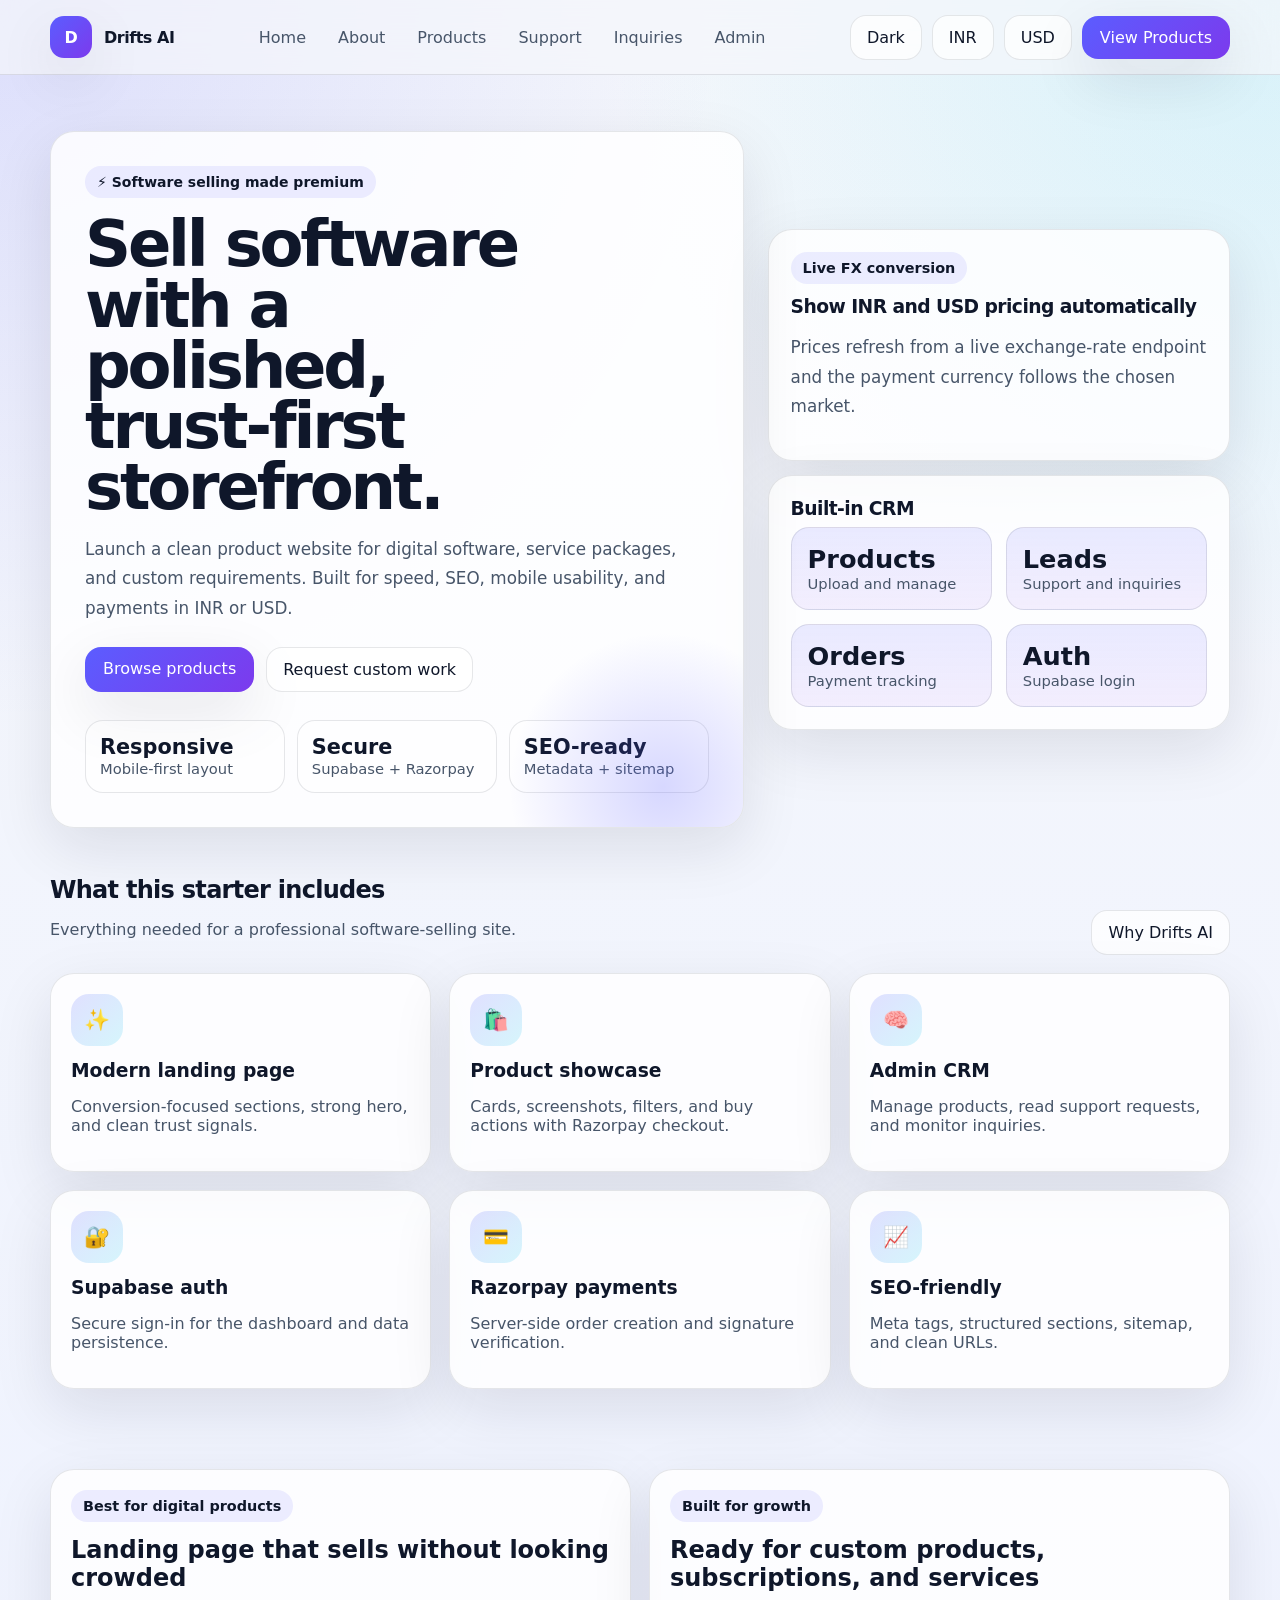
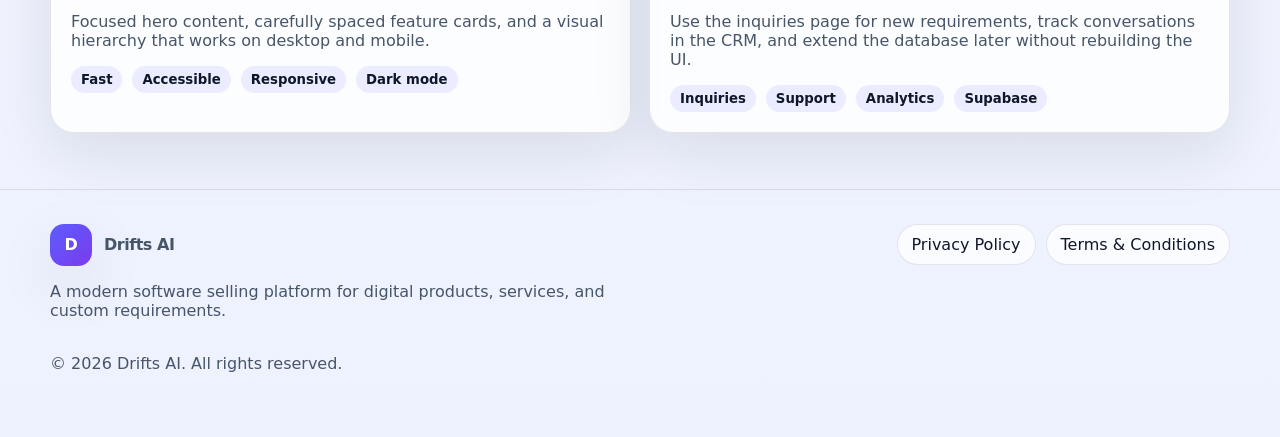
==== index.html @ 13957fce "first commit" ====
<!doctype html>
<html lang="en">
<head>
  <title>Drifts AI — Modern Software Marketplace</title>
  <meta charset="utf-8">
<meta name="viewport" content="width=device-width, initial-scale=1">
<meta name="description" content="Drifts AI is a modern, responsive software selling platform with dark/light mode, Supabase auth, Razorpay checkout, and SEO-ready pages.">
<meta name="theme-color" content="#5b5dff">
<link rel="canonical" href="https://driftsai.com/index.html">
<meta property="og:type" content="website">
<meta property="og:title" content="Drifts AI — Modern Software Marketplace">
<meta property="og:description" content="Drifts AI is a modern, responsive software selling platform with dark/light mode, Supabase auth, Razorpay checkout, and SEO-ready pages.">
<meta property="og:url" content="https://driftsai.com/index.html">
<meta property="og:image" content="https://driftsai.com/og-image.png">
<meta name="twitter:card" content="summary_large_image">
<meta name="twitter:title" content="Drifts AI — Modern Software Marketplace">
<meta name="twitter:description" content="Drifts AI is a modern, responsive software selling platform with dark/light mode, Supabase auth, Razorpay checkout, and SEO-ready pages.">
<link rel="icon" href="/favicon.svg">
<link rel="manifest" href="/manifest.json">
<link rel="stylesheet" href="/assets/css/styles.css">


</head>
<body>

<header class="site-header">
  <div class="container">
    <nav class="nav">
      <a class="brand" href="/index.html" aria-label="Drifts AI home">
        <span class="brand-mark">D</span>
        <span>Drifts AI</span>
      </a>
      <button class="btn-outline nav-toggle" data-menu-toggle aria-expanded="false">Menu</button>
      <div class="nav-links" data-menu>
        <a data-nav href="/index.html">Home</a>
        <a data-nav href="/about.html">About</a>
        <a data-nav href="/products.html">Products</a>
        <a data-nav href="/support.html">Support</a>
        <a data-nav href="/inquiries.html">Inquiries</a>
        <a data-nav href="/admin.html">Admin</a>
      </div>
      <div class="nav-actions">
        <button class="toggle" data-theme-toggle type="button">Dark</button>
        <button class="btn-outline" data-currency="INR" type="button">INR</button>
        <button class="btn-outline" data-currency="USD" type="button">USD</button>
        <a class="btn" href="/products.html">View Products</a>
      </div>
    </nav>
  </div>
</header>

  <main>

    <section class="hero">
      <div class="container hero-grid">
        <div class="hero-card">
          <span class="kicker">⚡ Software selling made premium</span>
          <h1>Sell software with a polished, trust-first storefront.</h1>
          <p>Launch a clean product website for digital software, service packages, and custom requirements. Built for speed, SEO, mobile usability, and payments in INR or USD.</p>
          <div class="hero-actions">
            <a class="btn" href="/products.html">Browse products</a>
            <a class="btn-outline" href="/inquiries.html">Request custom work</a>
          </div>
          <div class="hero-stats">
            <div class="stat"><strong>Responsive</strong><span>Mobile-first layout</span></div>
            <div class="stat"><strong>Secure</strong><span>Supabase + Razorpay</span></div>
            <div class="stat"><strong>SEO-ready</strong><span>Metadata + sitemap</span></div>
          </div>
        </div>
        <div class="hero-side">
          <div class="panel">
            <span class="badge">Live FX conversion</span>
            <h3 style="margin-top:12px;">Show INR and USD pricing automatically</h3>
            <p>Prices refresh from a live exchange-rate endpoint and the payment currency follows the chosen market.</p>
          </div>
          <div class="panel">
            <h3>Built-in CRM</h3>
            <div class="metrics">
              <div class="metric"><strong>Products</strong><span>Upload and manage</span></div>
              <div class="metric"><strong>Leads</strong><span>Support and inquiries</span></div>
              <div class="metric"><strong>Orders</strong><span>Payment tracking</span></div>
              <div class="metric"><strong>Auth</strong><span>Supabase login</span></div>
            </div>
          </div>
        </div>
      </div>
    </section>

    <section class="section">
      <div class="container">
        <div class="section-title">
          <div>
            <h2>What this starter includes</h2>
            <p>Everything needed for a professional software-selling site.</p>
          </div>
          <a class="btn-outline" href="/about.html">Why Drifts AI</a>
        </div>
        <div class="grid grid-3">
          <div class="card"><div class="feature-icon">✨</div><h3>Modern landing page</h3><p>Conversion-focused sections, strong hero, and clean trust signals.</p></div>
          <div class="card"><div class="feature-icon">🛍️</div><h3>Product showcase</h3><p>Cards, screenshots, filters, and buy actions with Razorpay checkout.</p></div>
          <div class="card"><div class="feature-icon">🧠</div><h3>Admin CRM</h3><p>Manage products, read support requests, and monitor inquiries.</p></div>
          <div class="card"><div class="feature-icon">🔐</div><h3>Supabase auth</h3><p>Secure sign-in for the dashboard and data persistence.</p></div>
          <div class="card"><div class="feature-icon">💳</div><h3>Razorpay payments</h3><p>Server-side order creation and signature verification.</p></div>
          <div class="card"><div class="feature-icon">📈</div><h3>SEO-friendly</h3><p>Meta tags, structured sections, sitemap, and clean URLs.</p></div>
        </div>
      </div>
    </section>

    <section class="section">
      <div class="container grid grid-2">
        <div class="card">
          <span class="badge">Best for digital products</span>
          <h2 style="margin-top:14px;">Landing page that sells without looking crowded</h2>
          <p>Focused hero content, carefully spaced feature cards, and a visual hierarchy that works on desktop and mobile.</p>
          <div class="badges">
            <span class="pill">Fast</span><span class="pill">Accessible</span><span class="pill">Responsive</span><span class="pill">Dark mode</span>
          </div>
        </div>
        <div class="card">
          <span class="badge">Built for growth</span>
          <h2 style="margin-top:14px;">Ready for custom products, subscriptions, and services</h2>
          <p>Use the inquiries page for new requirements, track conversations in the CRM, and extend the database later without rebuilding the UI.</p>
          <div class="badges">
            <span class="pill">Inquiries</span><span class="pill">Support</span><span class="pill">Analytics</span><span class="pill">Supabase</span>
          </div>
        </div>
      </div>
    </section>

  </main>

<footer class="footer">
  <div class="container">
    <div class="grid grid-2">
      <div>
        <div class="brand" style="margin-bottom:12px;">
          <span class="brand-mark">D</span>
          <span>Drifts AI</span>
        </div>
        <p class="muted">A modern software selling platform for digital products, services, and custom requirements.</p>
      </div>
      <div class="badges" style="justify-content:flex-end; align-items:start;">
        <a class="chip" href="/privacy.html">Privacy Policy</a>
        <a class="chip" href="/terms.html">Terms & Conditions</a>
      </div>
    </div>
    <p style="margin-top:18px;">© 2026 Drifts AI. All rights reserved.</p>
  </div>
</footer>


  <script type="module">
    import { setActiveNav, initThemeToggle, initMobileMenu, currencyButtons, setSeoMeta } from '/assets/js/shared.js';
    setActiveNav(); initThemeToggle(); initMobileMenu(); currencyButtons();
    setSeoMeta({ title: 'Drifts AI — Modern Software Marketplace', description: 'Drifts AI is a modern, responsive software selling platform with dark/light mode, Supabase auth, Razorpay checkout, and SEO-ready pages.', path: '/index.html' });
  </script>

</body>
</html>
---- assets/css/styles.css ----
:root {
  --bg: #f5f7fb;
  --bg-soft: #eef2ff;
  --card: rgba(255,255,255,.82);
  --text: #0f172a;
  --muted: #475569;
  --border: rgba(15, 23, 42, .10);
  --brand: #5b5dff;
  --brand-2: #7c3aed;
  --brand-3: #06b6d4;
  --shadow: 0 20px 60px rgba(15, 23, 42, .10);
  --radius: 24px;
}

body.dark {
  --bg: #07111f;
  --bg-soft: #0d1629;
  --card: rgba(10, 16, 31, .82);
  --text: #e5eefc;
  --muted: #94a3b8;
  --border: rgba(148, 163, 184, .15);
  --brand: #8b8dff;
  --brand-2: #a855f7;
  --brand-3: #22d3ee;
  --shadow: 0 20px 60px rgba(0, 0, 0, .35);
}

* { box-sizing: border-box; }
html { scroll-behavior: smooth; }
body {
  margin: 0;
  font-family: Inter, ui-sans-serif, system-ui, -apple-system, BlinkMacSystemFont, "Segoe UI", sans-serif;
  color: var(--text);
  background:
    radial-gradient(circle at top left, rgba(91, 93, 255, .16), transparent 30%),
    radial-gradient(circle at top right, rgba(34, 211, 238, .14), transparent 28%),
    linear-gradient(180deg, var(--bg), var(--bg-soft));
  min-height: 100vh;
}
img { max-width: 100%; display: block; }
a { color: inherit; text-decoration: none; }
button, input, select, textarea { font: inherit; }
.container { width: min(1180px, calc(100% - 32px)); margin: 0 auto; }
.site-header {
  position: sticky; top: 0; z-index: 50;
  backdrop-filter: blur(18px);
  background: color-mix(in srgb, var(--bg) 70%, transparent);
  border-bottom: 1px solid var(--border);
}
.nav { display: flex; align-items: center; justify-content: space-between; gap: 16px; min-height: 74px; }
.brand { display: flex; align-items: center; gap: 12px; font-weight: 800; letter-spacing: -.03em; }
.brand-mark {
  width: 42px; height: 42px; border-radius: 14px;
  background: linear-gradient(135deg, var(--brand), var(--brand-2));
  display: grid; place-items: center; color: white; box-shadow: var(--shadow);
}
.nav-links { display: flex; align-items: center; gap: 4px; flex-wrap: wrap; }
.nav-links a { padding: 10px 14px; border-radius: 14px; color: var(--muted); transition: .2s ease; }
.nav-links a.active, .nav-links a:hover { background: rgba(91, 93, 255, .10); color: var(--text); }
.nav-actions { display: flex; align-items: center; gap: 10px; }
.btn, .btn-outline, .chip, .toggle, .nav-toggle {
  border: 0; cursor: pointer; transition: transform .2s ease, background .2s ease, border-color .2s ease, opacity .2s ease;
}
.btn:hover, .btn-outline:hover, .chip:hover { transform: translateY(-1px); }
.btn {
  background: linear-gradient(135deg, var(--brand), var(--brand-2)); color: white;
  border-radius: 16px; padding: 12px 18px; box-shadow: var(--shadow);
}
.btn-outline, .toggle, .chip {
  background: color-mix(in srgb, var(--card) 90%, transparent);
  color: var(--text); border: 1px solid var(--border); border-radius: 16px; padding: 12px 16px;
}
.chip { border-radius: 999px; padding: 10px 14px; }
.chip.active { background: rgba(91,93,255,.14); border-color: rgba(91,93,255,.28); }
.toggle { display: inline-flex; align-items: center; gap: 8px; }
.nav-toggle { display: none; }
.hero { padding: 56px 0 24px; }
.hero-grid { display: grid; grid-template-columns: 1.2fr .8fr; gap: 24px; align-items: center; }
.hero-card, .panel, .card {
  background: var(--card); border: 1px solid var(--border); border-radius: var(--radius); box-shadow: var(--shadow);
}
.hero-card { padding: 34px; overflow: hidden; position: relative; }
.hero-card::after {
  content: ""; position: absolute; inset: auto -80px -120px auto; width: 320px; height: 320px;
  background: radial-gradient(circle, rgba(91,93,255,.24), transparent 68%); pointer-events: none;
}
.kicker {
  display: inline-flex; gap: 8px; align-items: center; padding: 8px 12px; border-radius: 999px;
  background: rgba(91,93,255,.10); color: var(--text); font-size: 14px; font-weight: 600;
}
.hero h1 { font-size: clamp(2.3rem, 5vw, 4.9rem); line-height: .95; letter-spacing: -.05em; margin: 16px 0 14px; max-width: 11ch; }
.hero p { color: var(--muted); font-size: 1.05rem; line-height: 1.75; max-width: 62ch; }
.hero-actions { display: flex; gap: 12px; flex-wrap: wrap; margin-top: 24px; }
.hero-stats { display: grid; grid-template-columns: repeat(3,1fr); gap: 12px; margin-top: 28px; }
.stat { background: rgba(255,255,255,.40); border: 1px solid var(--border); border-radius: 18px; padding: 14px; }
.stat strong { display: block; font-size: 1.3rem; }
.stat span { color: var(--muted); font-size: .92rem; }
.hero-side { display: grid; gap: 14px; }
.panel { padding: 22px; }
.panel h3, .section-title h2 { margin: 0 0 8px; letter-spacing: -.03em; }
.panel p, .card p, .section-title p, .muted { color: var(--muted); }
.metrics { display: grid; grid-template-columns: repeat(2,1fr); gap: 14px; }
.metric { padding: 16px; border-radius: 18px; background: linear-gradient(180deg, rgba(91,93,255,.12), rgba(124,58,237,.08)); border: 1px solid var(--border); }
.metric strong { font-size: 1.6rem; display: block; }
.metric span { color: var(--muted); font-size: .92rem; }
.section { padding: 24px 0 56px; }
.section-title { display: flex; justify-content: space-between; gap: 18px; align-items: end; margin-bottom: 18px; }
.grid { display: grid; gap: 18px; }
.grid-3 { grid-template-columns: repeat(3, minmax(0,1fr)); }
.grid-4 { grid-template-columns: repeat(4, minmax(0,1fr)); }
.grid-2 { grid-template-columns: repeat(2, minmax(0,1fr)); }
.card { padding: 20px; overflow: hidden; }
.feature-icon {
  width: 52px; height: 52px; border-radius: 18px; background: linear-gradient(135deg, rgba(91,93,255,.18), rgba(34,211,238,.18));
  display: grid; place-items: center; font-size: 1.3rem; margin-bottom: 14px;
}
.card h3 { margin: 0 0 10px; }
.badges { display: flex; flex-wrap: wrap; gap: 10px; }
.price { font-size: 2rem; font-weight: 800; letter-spacing: -.04em; }
.price small { font-size: 1rem; color: var(--muted); font-weight: 600; }
.product-media { border-radius: 18px; overflow: hidden; border: 1px solid var(--border); background: rgba(255,255,255,.4); aspect-ratio: 16/10; }
.product-media img { width: 100%; height: 100%; object-fit: cover; }
.product-gallery { display: flex; gap: 8px; overflow: auto; margin-top: 10px; padding-bottom: 4px; }
.product-gallery img { width: 78px; height: 52px; object-fit: cover; border-radius: 12px; border: 1px solid var(--border); }
.form { display: grid; gap: 14px; }
.field { display: grid; gap: 8px; }
label { font-size: .95rem; font-weight: 600; }
input, select, textarea {
  width: 100%; background: color-mix(in srgb, var(--card) 85%, transparent); color: var(--text);
  border: 1px solid var(--border); border-radius: 16px; padding: 14px 16px; outline: none;
}
textarea { min-height: 140px; resize: vertical; }
input:focus, select:focus, textarea:focus { border-color: rgba(91,93,255,.55); box-shadow: 0 0 0 4px rgba(91,93,255,.10); }
.inline { display: grid; grid-template-columns: repeat(2, minmax(0,1fr)); gap: 12px; }
.helper { font-size: .92rem; color: var(--muted); line-height: 1.6; }
.badge {
  display: inline-flex; align-items: center; gap: 8px; padding: 8px 12px; border-radius: 999px;
  background: rgba(91,93,255,.10); color: var(--text); font-weight: 600; font-size: .90rem;
}
.footer { padding: 34px 0 48px; color: var(--muted); border-top: 1px solid var(--border); }
.toast {
  position: fixed; right: 18px; bottom: 18px; padding: 14px 16px; border-radius: 16px;
  background: var(--card); border: 1px solid var(--border); box-shadow: var(--shadow);
  opacity: 0; transform: translateY(14px); transition: .22s ease; z-index: 100;
}
.toast.show { opacity: 1; transform: translateY(0); }
.toast.success { border-color: rgba(34,197,94,.35); }
.toast.error { border-color: rgba(239,68,68,.35); }
.loading { padding: 24px; text-align: center; color: var(--muted); }
.hidden { display: none !important; }
.auth-box { max-width: 560px; margin: 0 auto; }
.admin-layout { display: grid; grid-template-columns: 280px 1fr; gap: 18px; }
.admin-nav { position: sticky; top: 92px; align-self: start; display: grid; gap: 10px; }
.admin-nav button {
  text-align: left; padding: 14px 16px; border-radius: 16px; background: transparent; color: var(--text); border: 1px solid var(--border);
}
.admin-nav button.active { background: rgba(91,93,255,.12); border-color: rgba(91,93,255,.28); }
.table { width: 100%; border-collapse: collapse; }
.table th, .table td { padding: 14px 10px; border-bottom: 1px solid var(--border); text-align: left; vertical-align: top; font-size: .95rem; }
.pill { display: inline-flex; padding: 6px 10px; border-radius: 999px; background: rgba(91,93,255,.10); font-size: .83rem; font-weight: 700; }
@media (max-width: 960px) {
  .hero-grid, .grid-3, .grid-4, .grid-2, .admin-layout { grid-template-columns: 1fr; }
  .section-title, .nav { align-items: start; }
  .nav-links {
    display: none; width: 100%; flex-direction: column; align-items: stretch; margin-top: 10px;
  }
  .nav-links.open { display: flex; }
  .nav { flex-wrap: wrap; padding: 14px 0; }
  .nav-toggle { display: inline-flex; }
  .nav-actions { margin-left: auto; }
  .admin-nav { position: static; }
}
@media (max-width: 640px) {
  .hero-card, .panel, .card { padding: 18px; }
  .hero-stats, .metrics, .inline { grid-template-columns: 1fr; }
  .hero h1 { max-width: 100%; }
  .nav-actions .btn-outline { display: none; }
}
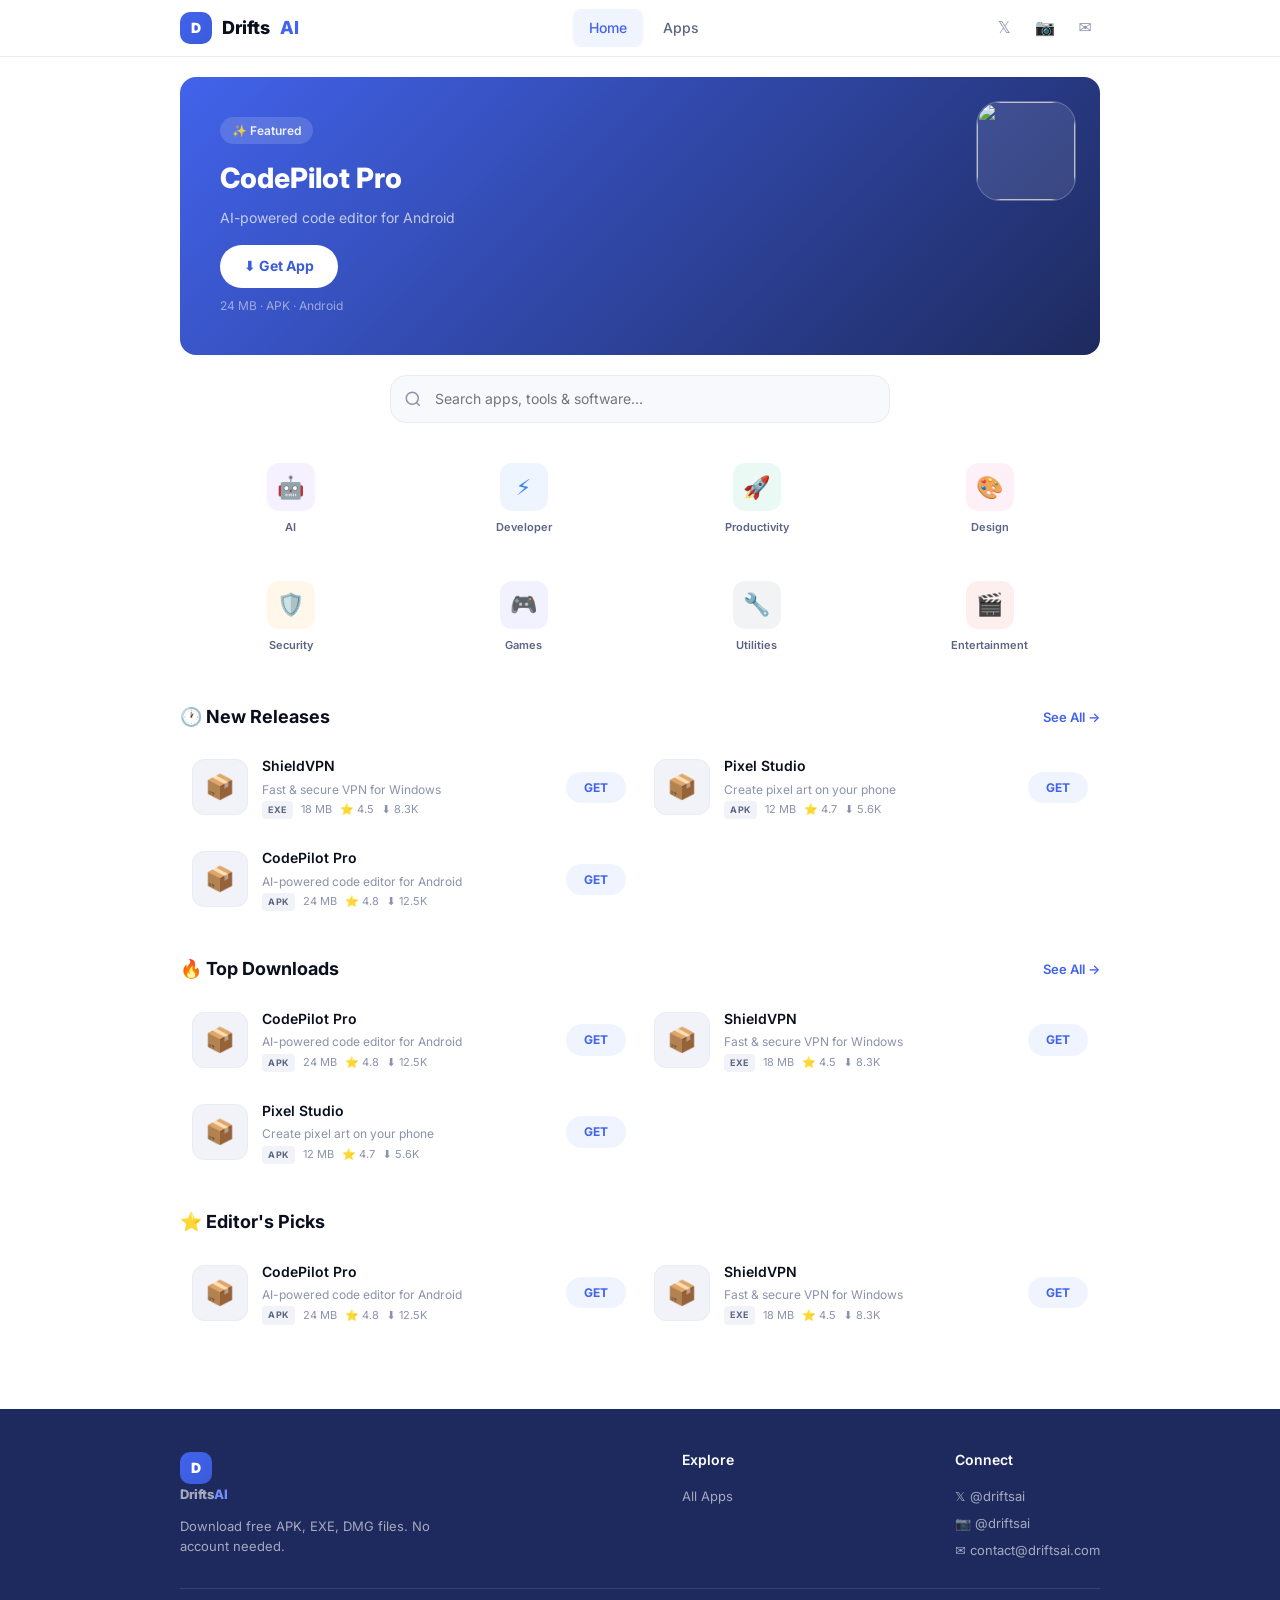
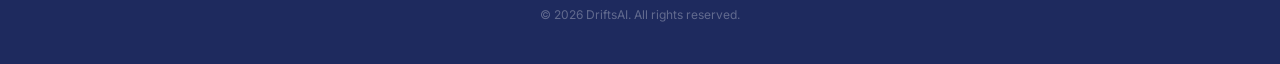
==== commit 06c4ac92: "DriftsAI" ====
--- a/index.html
+++ b/index.html
@@ -1,159 +1,161 @@
-<!doctype html>
+<!DOCTYPE html>
 <html lang="en">
 <head>
-  <title>Drifts AI — Modern Software Marketplace</title>
-  <meta charset="utf-8">
-<meta name="viewport" content="width=device-width, initial-scale=1">
-<meta name="description" content="Drifts AI is a modern, responsive software selling platform with dark/light mode, Supabase auth, Razorpay checkout, and SEO-ready pages.">
-<meta name="theme-color" content="#5b5dff">
-<link rel="canonical" href="https://driftsai.com/index.html">
-<meta property="og:type" content="website">
-<meta property="og:title" content="Drifts AI — Modern Software Marketplace">
-<meta property="og:description" content="Drifts AI is a modern, responsive software selling platform with dark/light mode, Supabase auth, Razorpay checkout, and SEO-ready pages.">
-<meta property="og:url" content="https://driftsai.com/index.html">
-<meta property="og:image" content="https://driftsai.com/og-image.png">
-<meta name="twitter:card" content="summary_large_image">
-<meta name="twitter:title" content="Drifts AI — Modern Software Marketplace">
-<meta name="twitter:description" content="Drifts AI is a modern, responsive software selling platform with dark/light mode, Supabase auth, Razorpay checkout, and SEO-ready pages.">
-<link rel="icon" href="/favicon.svg">
-<link rel="manifest" href="/manifest.json">
-<link rel="stylesheet" href="/assets/css/styles.css">
-
-
+  <meta charset="UTF-8">
+  <meta name="viewport" content="width=device-width,initial-scale=1">
+  <title>DriftsAI — Free Software Downloads</title>
+  <meta name="description" content="Download free APK, EXE, DMG software. No account needed — instant downloads.">
+  <meta property="og:title" content="DriftsAI — Free Software Downloads">
+  <meta property="og:description" content="Download free software. APK, EXE & more.">
+  <meta property="og:type" content="website">
+  <meta name="twitter:card" content="summary_large_image">
+  <link rel="icon" href="data:image/svg+xml,<svg xmlns='http://www.w3.org/2000/svg' viewBox='0 0 48 48'><rect width='48' height='48' rx='12' fill='%234263eb'/><text x='24' y='34' text-anchor='middle' font-weight='900' font-size='28' fill='white'>D</text></svg>">
+  <link href="https://fonts.googleapis.com/css2?family=Inter:wght@400;500;600;700;800;900&display=swap" rel="stylesheet">
+  <link rel="stylesheet" href="style.css">
 </head>
 <body>
+<div class="page">
+  <!-- Nav -->
+  <nav class="nav">
+    <div class="container nav-inner">
+      <a href="index.html" class="nav-logo"><div class="logo-icon">D</div>Drifts<span>AI</span></a>
+      <div class="nav-links">
+        <a href="index.html" class="active">Home</a>
+        <a href="apps.html">Apps</a>
+      </div>
+      <div class="nav-social" id="navSocial"></div>
+      <button class="nav-mobile" onclick="document.getElementById('mobileMenu').classList.toggle('open')">☰</button>
+    </div>
+    <div class="mobile-menu" id="mobileMenu">
+      <a href="index.html">Home</a>
+      <a href="apps.html">Apps</a>
+    </div>
+  </nav>
 
-<header class="site-header">
-  <div class="container">
-    <nav class="nav">
-      <a class="brand" href="/index.html" aria-label="Drifts AI home">
-        <span class="brand-mark">D</span>
-        <span>Drifts AI</span>
-      </a>
-      <button class="btn-outline nav-toggle" data-menu-toggle aria-expanded="false">Menu</button>
-      <div class="nav-links" data-menu>
-        <a data-nav href="/index.html">Home</a>
-        <a data-nav href="/about.html">About</a>
-        <a data-nav href="/products.html">Products</a>
-        <a data-nav href="/support.html">Support</a>
-        <a data-nav href="/inquiries.html">Inquiries</a>
-        <a data-nav href="/admin.html">Admin</a>
+  <main class="main">
+    <div class="container">
+      <!-- Featured Banner -->
+      <div id="heroBanner"></div>
+
+      <!-- Search -->
+      <div class="search-box">
+        <svg viewBox="0 0 24 24" fill="none" stroke="currentColor" stroke-width="2"><circle cx="11" cy="11" r="8"/><line x1="21" y1="21" x2="16.65" y2="16.65"/></svg>
+        <input type="text" id="searchInput" placeholder="Search apps, tools & software..." oninput="filterApps()">
       </div>
-      <div class="nav-actions">
-        <button class="toggle" data-theme-toggle type="button">Dark</button>
-        <button class="btn-outline" data-currency="INR" type="button">INR</button>
-        <button class="btn-outline" data-currency="USD" type="button">USD</button>
-        <a class="btn" href="/products.html">View Products</a>
-      </div>
-    </nav>
-  </div>
-</header>
 
-  <main>
+      <!-- Categories -->
+      <div class="categories" id="catGrid"></div>
 
-    <section class="hero">
-      <div class="container hero-grid">
-        <div class="hero-card">
-          <span class="kicker">⚡ Software selling made premium</span>
-          <h1>Sell software with a polished, trust-first storefront.</h1>
-          <p>Launch a clean product website for digital software, service packages, and custom requirements. Built for speed, SEO, mobile usability, and payments in INR or USD.</p>
-          <div class="hero-actions">
-            <a class="btn" href="/products.html">Browse products</a>
-            <a class="btn-outline" href="/inquiries.html">Request custom work</a>
-          </div>
-          <div class="hero-stats">
-            <div class="stat"><strong>Responsive</strong><span>Mobile-first layout</span></div>
-            <div class="stat"><strong>Secure</strong><span>Supabase + Razorpay</span></div>
-            <div class="stat"><strong>SEO-ready</strong><span>Metadata + sitemap</span></div>
-          </div>
-        </div>
-        <div class="hero-side">
-          <div class="panel">
-            <span class="badge">Live FX conversion</span>
-            <h3 style="margin-top:12px;">Show INR and USD pricing automatically</h3>
-            <p>Prices refresh from a live exchange-rate endpoint and the payment currency follows the chosen market.</p>
-          </div>
-          <div class="panel">
-            <h3>Built-in CRM</h3>
-            <div class="metrics">
-              <div class="metric"><strong>Products</strong><span>Upload and manage</span></div>
-              <div class="metric"><strong>Leads</strong><span>Support and inquiries</span></div>
-              <div class="metric"><strong>Orders</strong><span>Payment tracking</span></div>
-              <div class="metric"><strong>Auth</strong><span>Supabase login</span></div>
-            </div>
-          </div>
-        </div>
-      </div>
-    </section>
+      <!-- New Releases -->
+      <div class="section" id="newSection"></div>
 
-    <section class="section">
-      <div class="container">
-        <div class="section-title">
-          <div>
-            <h2>What this starter includes</h2>
-            <p>Everything needed for a professional software-selling site.</p>
-          </div>
-          <a class="btn-outline" href="/about.html">Why Drifts AI</a>
-        </div>
-        <div class="grid grid-3">
-          <div class="card"><div class="feature-icon">✨</div><h3>Modern landing page</h3><p>Conversion-focused sections, strong hero, and clean trust signals.</p></div>
-          <div class="card"><div class="feature-icon">🛍️</div><h3>Product showcase</h3><p>Cards, screenshots, filters, and buy actions with Razorpay checkout.</p></div>
-          <div class="card"><div class="feature-icon">🧠</div><h3>Admin CRM</h3><p>Manage products, read support requests, and monitor inquiries.</p></div>
-          <div class="card"><div class="feature-icon">🔐</div><h3>Supabase auth</h3><p>Secure sign-in for the dashboard and data persistence.</p></div>
-          <div class="card"><div class="feature-icon">💳</div><h3>Razorpay payments</h3><p>Server-side order creation and signature verification.</p></div>
-          <div class="card"><div class="feature-icon">📈</div><h3>SEO-friendly</h3><p>Meta tags, structured sections, sitemap, and clean URLs.</p></div>
-        </div>
-      </div>
-    </section>
+      <!-- Top Downloads -->
+      <div class="section" id="topSection"></div>
 
-    <section class="section">
-      <div class="container grid grid-2">
-        <div class="card">
-          <span class="badge">Best for digital products</span>
-          <h2 style="margin-top:14px;">Landing page that sells without looking crowded</h2>
-          <p>Focused hero content, carefully spaced feature cards, and a visual hierarchy that works on desktop and mobile.</p>
-          <div class="badges">
-            <span class="pill">Fast</span><span class="pill">Accessible</span><span class="pill">Responsive</span><span class="pill">Dark mode</span>
-          </div>
-        </div>
-        <div class="card">
-          <span class="badge">Built for growth</span>
-          <h2 style="margin-top:14px;">Ready for custom products, subscriptions, and services</h2>
-          <p>Use the inquiries page for new requirements, track conversations in the CRM, and extend the database later without rebuilding the UI.</p>
-          <div class="badges">
-            <span class="pill">Inquiries</span><span class="pill">Support</span><span class="pill">Analytics</span><span class="pill">Supabase</span>
-          </div>
-        </div>
-      </div>
-    </section>
-
+      <!-- Featured Apps -->
+      <div class="section" id="featuredSection"></div>
+    </div>
   </main>
 
-<footer class="footer">
-  <div class="container">
-    <div class="grid grid-2">
-      <div>
-        <div class="brand" style="margin-bottom:12px;">
-          <span class="brand-mark">D</span>
-          <span>Drifts AI</span>
-        </div>
-        <p class="muted">A modern software selling platform for digital products, services, and custom requirements.</p>
-      </div>
-      <div class="badges" style="justify-content:flex-end; align-items:start;">
-        <a class="chip" href="/privacy.html">Privacy Policy</a>
-        <a class="chip" href="/terms.html">Terms & Conditions</a>
+  <footer class="footer" id="footer"></footer>
+</div>
+
+<div class="toast" id="toast"></div>
+<script src="data.js"></script>
+<script>
+// ── Helpers ──
+function fmt(n){if(!n)return'0';if(n>=1e6)return(n/1e6).toFixed(1)+'M';if(n>=1e3)return(n/1e3).toFixed(1)+'K';return n}
+function stars(r){let s='';for(let i=1;i<=5;i++)s+=i<=Math.round(r)?'⭐':'';return s}
+
+function appCard(app){
+  return`<a href="app.html?id=${app.id}" class="app-card">
+    <div class="app-icon">${app.icon?`<img src="${app.icon}" alt="${app.name}" onerror="this.style.display='none';this.parentElement.innerHTML='<div class=app-icon-placeholder>📦</div>'">`:'<div class="app-icon-placeholder">📦</div>'}</div>
+    <div class="app-info">
+      <div class="app-name">${app.name}</div>
+      <div class="app-tagline">${app.tagline}</div>
+      <div class="app-meta">
+        <span class="app-badge">${app.fileType}</span>
+        <span>${app.fileSize}</span>
+        ${app.rating?`<span>⭐ ${app.rating}</span>`:''}
+        <span>⬇ ${fmt(app.downloads)}</span>
       </div>
     </div>
-    <p style="margin-top:18px;">© 2026 Drifts AI. All rights reserved.</p>
-  </div>
-</footer>
+    <div class="app-get">GET</div>
+  </a>`
+}
 
+// ── Render ──
+function render(){
+  // Social nav
+  document.getElementById('navSocial').innerHTML=
+    `<a href="${SOCIAL.twitter.url}" target="_blank" title="Twitter">𝕏</a>
+     <a href="${SOCIAL.instagram.url}" target="_blank" title="Instagram">📷</a>
+     <a href="${SOCIAL.email.url}" title="Email">✉</a>`;
 
-  <script type="module">
-    import { setActiveNav, initThemeToggle, initMobileMenu, currencyButtons, setSeoMeta } from '/assets/js/shared.js';
-    setActiveNav(); initThemeToggle(); initMobileMenu(); currencyButtons();
-    setSeoMeta({ title: 'Drifts AI — Modern Software Marketplace', description: 'Drifts AI is a modern, responsive software selling platform with dark/light mode, Supabase auth, Razorpay checkout, and SEO-ready pages.', path: '/index.html' });
-  </script>
+  // Hero
+  const feat=APPS.find(a=>a.isFeatured);
+  if(feat) document.getElementById('heroBanner').innerHTML=
+    `<a href="app.html?id=${feat.id}" class="hero">
+      <div class="hero-icon">${feat.icon?`<img src="${feat.icon}" alt="">`:'📦'}</div>
+      <div>
+        <div class="hero-badge">✨ Featured</div>
+        <h2>${feat.name}</h2>
+        <p>${feat.tagline}</p>
+        <div class="hero-btn">⬇ Get App</div>
+        <div class="hero-meta">${feat.fileSize} · ${feat.fileType} · ${feat.platform.join(', ')}</div>
+      </div>
+    </a>`;
 
+  // Categories
+  document.getElementById('catGrid').innerHTML=CATEGORIES.map(c=>
+    `<a href="apps.html?category=${encodeURIComponent(c.id)}" class="cat-card">
+      <div class="cat-icon" style="background:${c.color}15;color:${c.color}">${c.icon}</div>
+      <div class="cat-label">${c.id.replace(' Tools','')}</div>
+    </a>`
+  ).join('');
+
+  // New
+  const newApps=APPS.slice().sort((a,b)=>b.id.localeCompare(a.id)).slice(0,6);
+  document.getElementById('newSection').innerHTML=
+    `<div class="section-head"><div class="section-title">🕐 New Releases</div><a href="apps.html" class="section-link">See All →</a></div>
+     <div class="app-list">${newApps.map(appCard).join('')}</div>`;
+
+  // Top
+  const topApps=APPS.slice().sort((a,b)=>(b.downloads||0)-(a.downloads||0)).slice(0,6);
+  document.getElementById('topSection').innerHTML=
+    `<div class="section-head"><div class="section-title">🔥 Top Downloads</div><a href="apps.html" class="section-link">See All →</a></div>
+     <div class="app-list">${topApps.map(appCard).join('')}</div>`;
+
+  // Featured
+  const featApps=APPS.filter(a=>a.isFeatured);
+  if(featApps.length>1) document.getElementById('featuredSection').innerHTML=
+    `<div class="section-head"><div class="section-title">⭐ Editor's Picks</div></div>
+     <div class="app-list">${featApps.map(appCard).join('')}</div>`;
+
+  renderFooter();
+}
+
+function filterApps(){
+  const q=document.getElementById('searchInput').value.toLowerCase().trim();
+  if(!q){render();return}
+  const results=APPS.filter(a=>a.name.toLowerCase().includes(q)||a.tagline.toLowerCase().includes(q)||a.category.toLowerCase().includes(q));
+  document.getElementById('newSection').innerHTML=
+    `<div class="section-head"><div class="section-title">🔍 Search Results</div></div>
+     <div class="app-list">${results.length?results.map(appCard).join(''):'<div class="empty"><div class="empty-icon">🔍</div><h3>No apps found</h3></div>'}</div>`;
+  document.getElementById('topSection').innerHTML='';
+  document.getElementById('featuredSection').innerHTML='';
+}
+
+function renderFooter(){
+  document.getElementById('footer').innerHTML=
+    `<div class="container"><div class="footer-inner">
+      <div class="footer-brand"><a href="index.html" class="nav-logo"><div class="logo-icon">D</div>Drifts<span style="color:#748ffc">AI</span></a><p>${SITE.description}</p></div>
+      <div><h4>Explore</h4><a href="apps.html">All Apps</a></div>
+      <div><h4>Connect</h4><a href="${SOCIAL.twitter.url}" target="_blank">𝕏 ${SOCIAL.twitter.handle}</a><a href="${SOCIAL.instagram.url}" target="_blank">📷 ${SOCIAL.instagram.handle}</a><a href="${SOCIAL.email.url}">✉ ${SOCIAL.email.handle}</a></div>
+    </div><div class="footer-bottom">© ${new Date().getFullYear()} ${SITE.name}. All rights reserved.</div></div>`;
+}
+
+render();
+</script>
 </body>
 </html>
--- a/style.css
+++ b/style.css
@@ -0,0 +1,208 @@
+/* ═══ DriftsAI — CSS ═══ */
+*,*::before,*::after{box-sizing:border-box;margin:0;padding:0}
+:root{
+  --bg:#ffffff;--bg1:#f8f9fc;--bg2:#f1f3f9;--bg3:#e8ecf4;
+  --ink:#0a0f1e;--ink1:#2e3650;--ink2:#5c6484;--ink3:#8b92ab;
+  --blue:#4263eb;--blue-l:#dbe4ff;--blue-d:#3b5bdb;--blue-bg:#f0f4ff;
+  --green:#10b981;--amber:#f59e0b;--rose:#f43f5e;
+  --radius:16px;--radius-sm:12px;--radius-xs:8px;
+  --shadow:0 1px 3px rgba(0,0,0,.04),0 4px 12px rgba(0,0,0,.06);
+  --shadow-lg:0 4px 24px rgba(0,0,0,.08),0 2px 8px rgba(0,0,0,.04);
+  --font:'Inter',system-ui,-apple-system,sans-serif;
+}
+html{scroll-behavior:smooth}
+body{font-family:var(--font);background:var(--bg);color:var(--ink);line-height:1.6;-webkit-font-smoothing:antialiased}
+a{color:inherit;text-decoration:none}
+img{max-width:100%;display:block}
+button,input,textarea,select{font:inherit;border:none;outline:none}
+::selection{background:var(--blue-l);color:var(--blue-d)}
+
+/* ── Layout ── */
+.container{max-width:960px;margin:0 auto;padding:0 20px}
+.page{min-height:100vh;display:flex;flex-direction:column}
+.main{flex:1;padding-bottom:40px}
+
+/* ── Nav ── */
+.nav{position:sticky;top:0;z-index:100;background:rgba(255,255,255,.92);backdrop-filter:blur(20px);border-bottom:1px solid var(--bg3)}
+.nav-inner{display:flex;align-items:center;justify-content:space-between;height:56px}
+.nav-logo{display:flex;align-items:center;gap:10px;font-weight:800;font-size:18px}
+.nav-logo span{color:var(--blue)}
+.logo-icon{width:32px;height:32px;border-radius:10px;background:linear-gradient(135deg,var(--blue),var(--blue-d));display:flex;align-items:center;justify-content:center;color:#fff;font-weight:900;font-size:14px}
+.nav-links{display:flex;gap:4px}
+.nav-links a{padding:8px 16px;border-radius:var(--radius-xs);font-size:14px;font-weight:500;color:var(--ink2);transition:.15s}
+.nav-links a:hover,.nav-links a.active{color:var(--blue);background:var(--blue-bg)}
+.nav-social{display:flex;gap:8px}
+.nav-social a{padding:8px;border-radius:var(--radius-xs);color:var(--ink3);transition:.15s}
+.nav-social a:hover{color:var(--ink);background:var(--bg2)}
+.nav-mobile{display:none;padding:8px;border-radius:var(--radius-xs);background:none;cursor:pointer;color:var(--ink1)}
+.mobile-menu{display:none;border-top:1px solid var(--bg3);padding:12px 20px;background:#fff}
+.mobile-menu.open{display:block}
+.mobile-menu a{display:block;padding:10px 16px;border-radius:var(--radius-xs);font-size:15px;font-weight:500;color:var(--ink1)}
+.mobile-menu a:hover{background:var(--bg2)}
+
+/* ── Hero / Featured Banner ── */
+.hero{border-radius:var(--radius);padding:40px;min-height:240px;display:flex;align-items:flex-end;position:relative;overflow:hidden;background:linear-gradient(135deg,var(--blue),#1e2a5e);margin:20px 0;cursor:pointer;transition:transform .2s}
+.hero:hover{transform:scale(1.005)}
+.hero-badge{display:inline-flex;align-items:center;gap:6px;padding:4px 12px;border-radius:20px;background:rgba(255,255,255,.15);color:rgba(255,255,255,.9);font-size:12px;font-weight:600;margin-bottom:12px;backdrop-filter:blur(10px)}
+.hero h2{font-size:28px;font-weight:800;color:#fff;margin-bottom:6px}
+.hero p{font-size:14px;color:rgba(255,255,255,.7);max-width:400px;margin-bottom:16px}
+.hero-btn{display:inline-flex;align-items:center;gap:8px;padding:10px 24px;border-radius:24px;background:#fff;color:var(--blue-d);font-size:14px;font-weight:700;transition:.15s}
+.hero-btn:hover{background:var(--blue-bg)}
+.hero-icon{position:absolute;top:24px;right:24px;width:100px;height:100px;border-radius:24px;background:rgba(255,255,255,.1);border:1px solid rgba(255,255,255,.2);overflow:hidden;display:flex;align-items:center;justify-content:center}
+.hero-icon img{width:100%;height:100%;object-fit:cover;border-radius:24px}
+.hero-meta{font-size:12px;color:rgba(255,255,255,.5);margin-top:8px}
+
+/* ── Search ── */
+.search-box{position:relative;max-width:500px;margin:0 auto 24px}
+.search-box input{width:100%;padding:12px 16px 12px 44px;border-radius:var(--radius);background:var(--bg1);border:1px solid var(--bg3);font-size:14px;transition:.15s}
+.search-box input:focus{border-color:var(--blue);box-shadow:0 0 0 3px rgba(66,99,235,.12)}
+.search-box svg{position:absolute;left:14px;top:50%;transform:translateY(-50%);width:18px;height:18px;color:var(--ink3)}
+
+/* ── Categories ── */
+.categories{display:grid;grid-template-columns:repeat(4,1fr);gap:12px;margin-bottom:32px}
+.cat-card{display:flex;flex-direction:column;align-items:center;gap:8px;padding:16px 8px;border-radius:var(--radius);cursor:pointer;transition:.15s;text-decoration:none}
+.cat-card:hover{background:var(--bg1)}
+.cat-icon{width:48px;height:48px;border-radius:var(--radius-sm);display:flex;align-items:center;justify-content:center;font-size:22px;transition:transform .15s}
+.cat-card:hover .cat-icon{transform:scale(1.1)}
+.cat-label{font-size:11px;font-weight:600;color:var(--ink2);text-align:center}
+
+/* ── Section Headers ── */
+.section{margin-bottom:32px}
+.section-head{display:flex;align-items:center;justify-content:space-between;margin-bottom:12px}
+.section-title{font-size:18px;font-weight:700;color:var(--ink);display:flex;align-items:center;gap:8px}
+.section-link{font-size:13px;font-weight:600;color:var(--blue);display:flex;align-items:center;gap:4px}
+
+/* ── App Card (list style) ── */
+.app-list{display:grid;grid-template-columns:1fr 1fr;gap:4px}
+.app-card{display:flex;align-items:center;gap:14px;padding:12px;border-radius:var(--radius);cursor:pointer;transition:.15s}
+.app-card:hover{background:var(--bg1)}
+.app-icon{width:56px;height:56px;border-radius:var(--radius-sm);background:var(--bg2);border:1px solid var(--bg3);overflow:hidden;flex-shrink:0;display:flex;align-items:center;justify-content:center}
+.app-icon img{width:100%;height:100%;object-fit:cover;border-radius:var(--radius-sm)}
+.app-icon-placeholder{font-size:24px}
+.app-info{flex:1;min-width:0}
+.app-name{font-size:14px;font-weight:600;color:var(--ink);white-space:nowrap;overflow:hidden;text-overflow:ellipsis}
+.app-tagline{font-size:12px;color:var(--ink3);white-space:nowrap;overflow:hidden;text-overflow:ellipsis;margin:2px 0}
+.app-meta{display:flex;align-items:center;gap:8px;font-size:11px;color:var(--ink3)}
+.app-badge{padding:2px 6px;border-radius:4px;background:var(--bg2);font-size:9px;font-weight:700;text-transform:uppercase;letter-spacing:.5px;color:var(--ink2)}
+.app-get{flex-shrink:0;padding:6px 18px;border-radius:20px;background:var(--blue-bg);color:var(--blue);font-size:12px;font-weight:700;transition:.15s}
+.app-card:hover .app-get{background:var(--blue);color:#fff}
+
+/* ── App Detail Page ── */
+.app-header{display:flex;gap:20px;align-items:flex-start;margin-bottom:20px}
+.app-detail-icon{width:100px;height:100px;border-radius:24px;background:var(--bg2);border:1px solid var(--bg3);overflow:hidden;flex-shrink:0}
+.app-detail-icon img{width:100%;height:100%;object-fit:cover;border-radius:24px}
+.app-detail-info h1{font-size:22px;font-weight:800;margin-bottom:4px}
+.app-detail-info .dev{font-size:14px;color:var(--blue);font-weight:500;margin-bottom:6px}
+.app-detail-meta{display:flex;flex-wrap:wrap;gap:8px;font-size:12px;color:var(--ink3)}
+.download-btn{width:100%;padding:14px;border-radius:var(--radius);background:var(--blue);color:#fff;font-size:15px;font-weight:700;cursor:pointer;transition:.15s;display:flex;align-items:center;justify-content:center;gap:8px;margin-bottom:24px;border:none}
+.download-btn:hover{background:var(--blue-d)}
+.info-bar{display:grid;grid-template-columns:repeat(auto-fit,minmax(80px,1fr));gap:8px;padding:16px 0;border-top:1px solid var(--bg3);border-bottom:1px solid var(--bg3);margin-bottom:24px}
+.info-item{text-align:center}
+.info-label{font-size:10px;font-weight:600;text-transform:uppercase;letter-spacing:.5px;color:var(--ink3);margin-bottom:4px}
+.info-value{font-size:13px;font-weight:700;color:var(--ink)}
+.screenshots{display:flex;gap:12px;overflow-x:auto;padding-bottom:8px;margin-bottom:24px;-webkit-overflow-scrolling:touch}
+.screenshots img{width:200px;border-radius:var(--radius-sm);border:1px solid var(--bg3);flex-shrink:0}
+.detail-section{margin-bottom:24px}
+.detail-section h3{font-size:16px;font-weight:700;margin-bottom:10px}
+.detail-section p{font-size:14px;color:var(--ink1);line-height:1.7;white-space:pre-line}
+.feature-list{list-style:none}
+.feature-list li{padding:6px 0;font-size:14px;color:var(--ink1);display:flex;align-items:flex-start;gap:8px}
+.feature-list li::before{content:"✓";color:var(--green);font-weight:700;flex-shrink:0}
+.info-table{width:100%;border-collapse:collapse}
+.info-table tr{border-bottom:1px solid var(--bg3)}
+.info-table td{padding:10px 0;font-size:13px}
+.info-table td:first-child{color:var(--ink3);width:120px}
+.info-table td:last-child{font-weight:500;color:var(--ink);text-align:right}
+
+/* ── Contact Card (after download page) ── */
+.contact-card{border-radius:var(--radius);overflow:hidden;border:1px solid var(--bg3);box-shadow:var(--shadow)}
+.contact-header{background:linear-gradient(135deg,var(--blue),var(--blue-d));padding:24px;text-align:center}
+.contact-header h3{color:#fff;font-size:18px;font-weight:700;margin-bottom:4px}
+.contact-header p{color:rgba(255,255,255,.8);font-size:13px}
+.contact-options{padding:16px}
+.contact-link{display:flex;align-items:center;gap:14px;padding:14px;border-radius:var(--radius-sm);background:var(--bg1);border:1px solid var(--bg3);margin-bottom:8px;transition:.15s;cursor:pointer}
+.contact-link:hover{border-color:var(--ink3);background:var(--bg2)}
+.contact-icon{width:42px;height:42px;border-radius:var(--radius-sm);display:flex;align-items:center;justify-content:center;flex-shrink:0;color:#fff;font-size:18px}
+.contact-label{font-size:14px;font-weight:600;color:var(--ink)}
+.contact-handle{font-size:12px;color:var(--ink3)}
+.contact-arrow{margin-left:auto;color:var(--ink3);font-size:18px}
+
+/* ── Card ── */
+.card{background:#fff;border:1px solid var(--bg3);border-radius:var(--radius);box-shadow:var(--shadow);padding:24px}
+
+/* ── Buttons ── */
+.btn{display:inline-flex;align-items:center;justify-content:center;gap:8px;padding:10px 24px;border-radius:var(--radius-sm);font-size:14px;font-weight:600;cursor:pointer;transition:.15s;border:none}
+.btn-primary{background:var(--blue);color:#fff}.btn-primary:hover{background:var(--blue-d)}
+.btn-secondary{background:var(--blue-bg);color:var(--blue);border:1px solid var(--blue-l)}.btn-secondary:hover{background:var(--blue-l)}
+.btn-ghost{background:none;color:var(--ink2)}.btn-ghost:hover{background:var(--bg2)}
+
+/* ── Forms ── */
+.form-group{margin-bottom:16px}
+.form-group label{display:block;font-size:13px;font-weight:500;color:var(--ink1);margin-bottom:6px}
+.form-input{width:100%;padding:10px 14px;border-radius:var(--radius-xs);background:var(--bg1);border:1px solid var(--bg3);font-size:14px;transition:.15s}
+.form-input:focus{border-color:var(--blue);box-shadow:0 0 0 3px rgba(66,99,235,.12)}
+textarea.form-input{resize:vertical;min-height:80px}
+
+/* ── Admin ── */
+.admin-login{max-width:380px;margin:80px auto;text-align:center}
+.admin-login h1{font-size:24px;font-weight:800;margin-bottom:8px}
+.admin-login p{color:var(--ink2);font-size:14px;margin-bottom:24px}
+.admin-panel{padding-top:20px}
+.admin-app{display:flex;align-items:center;gap:14px;padding:14px;border-radius:var(--radius-sm);border:1px solid var(--bg3);margin-bottom:8px;background:var(--bg1)}
+.admin-app .app-name{flex:1}
+.admin-actions{display:flex;gap:8px}
+.admin-actions button{padding:6px 12px;border-radius:var(--radius-xs);font-size:12px;font-weight:600;cursor:pointer;border:none;transition:.15s}
+.btn-edit{background:var(--blue-bg);color:var(--blue)}.btn-edit:hover{background:var(--blue-l)}
+.btn-del{background:#fef2f2;color:var(--rose)}.btn-del:hover{background:#fecdd3}
+.code-output{background:#1e2a5e;color:#91a7ff;padding:16px;border-radius:var(--radius-sm);font-family:'JetBrains Mono',monospace;font-size:12px;overflow-x:auto;white-space:pre-wrap;word-break:break-all;max-height:400px;overflow-y:auto;margin-top:12px}
+.copy-btn{background:var(--green);color:#fff;padding:8px 20px;border-radius:var(--radius-xs);font-size:13px;font-weight:600;cursor:pointer;border:none;margin-top:8px}
+
+/* ── Footer ── */
+.footer{background:#1e2a5e;color:rgba(255,255,255,.6);padding:40px 0;margin-top:auto}
+.footer-inner{display:flex;justify-content:space-between;flex-wrap:wrap;gap:24px}
+.footer-brand p{font-size:13px;max-width:280px;margin-top:8px}
+.footer h4{color:#fff;font-size:14px;font-weight:600;margin-bottom:12px}
+.footer a{font-size:13px;color:rgba(255,255,255,.6);display:block;padding:3px 0;transition:.15s}
+.footer a:hover{color:#fff}
+.footer-bottom{border-top:1px solid rgba(255,255,255,.1);margin-top:24px;padding-top:16px;text-align:center;font-size:12px;color:rgba(255,255,255,.3)}
+
+/* ── Empty State ── */
+.empty{text-align:center;padding:60px 20px;color:var(--ink3)}
+.empty-icon{font-size:48px;margin-bottom:12px}
+.empty h3{font-size:18px;font-weight:600;color:var(--ink);margin-bottom:6px}
+
+/* ── Back link ── */
+.back{display:inline-flex;align-items:center;gap:6px;font-size:14px;font-weight:500;color:var(--ink2);margin-bottom:16px;padding:6px 0}
+.back:hover{color:var(--blue)}
+
+/* ── Filter chips ── */
+.chips{display:flex;gap:8px;flex-wrap:wrap;margin-bottom:20px}
+.chip{padding:8px 18px;border-radius:20px;font-size:13px;font-weight:500;cursor:pointer;transition:.15s;border:1px solid var(--bg3);background:var(--bg1);color:var(--ink2)}
+.chip:hover{border-color:var(--blue);color:var(--blue)}
+.chip.active{background:var(--blue);color:#fff;border-color:var(--blue)}
+
+/* ── Toast ── */
+.toast{position:fixed;bottom:20px;right:20px;padding:14px 24px;border-radius:var(--radius-sm);background:#1e2a5e;color:#fff;font-size:14px;font-weight:500;z-index:9999;transform:translateY(100px);opacity:0;transition:.3s}
+.toast.show{transform:translateY(0);opacity:1}
+
+/* ── Responsive ── */
+@media(max-width:768px){
+  .app-list{grid-template-columns:1fr}
+  .categories{grid-template-columns:repeat(4,1fr);gap:8px}
+  .cat-label{font-size:10px}
+  .nav-links,.nav-social{display:none}
+  .nav-mobile{display:block}
+  .hero{padding:28px;min-height:200px}
+  .hero h2{font-size:22px}
+  .hero-icon{width:72px;height:72px;top:16px;right:16px}
+  .app-header{flex-direction:column;align-items:center;text-align:center}
+  .footer-inner{flex-direction:column;text-align:center}
+  .info-bar{grid-template-columns:repeat(3,1fr)}
+  .screenshots img{width:160px}
+  .admin-actions{flex-direction:column}
+}
+@media(max-width:480px){
+  .categories{grid-template-columns:repeat(4,1fr);gap:4px}
+  .cat-icon{width:40px;height:40px;font-size:18px}
+  .hero{padding:20px}
+}
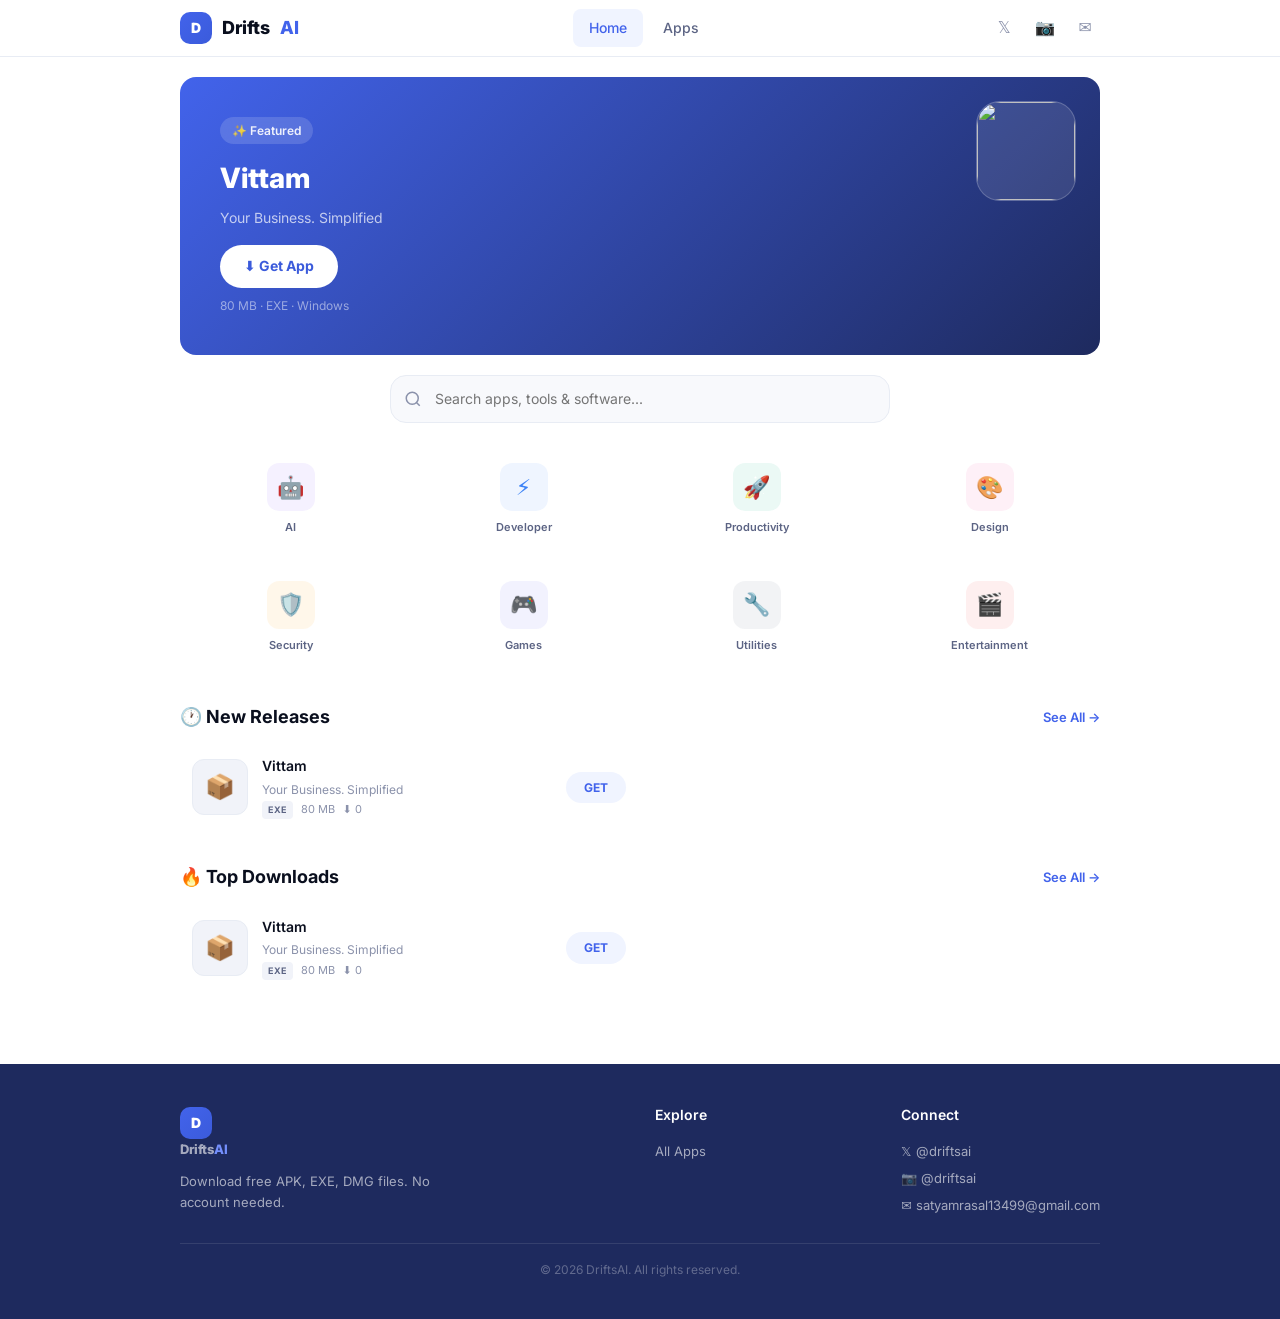
==== commit 23d19f95: "DriftsAI" ====
--- a/index.html
+++ b/index.html
@@ -77,7 +77,7 @@
         <span class="app-badge">${app.fileType}</span>
         <span>${app.fileSize}</span>
         ${app.rating?`<span>⭐ ${app.rating}</span>`:''}
-        <span>⬇ ${fmt(app.downloads)}</span>
+        <span>⬇ ${fmt(getDownloadCount(app))}</span>
       </div>
     </div>
     <div class="app-get">GET</div>
@@ -121,7 +121,7 @@
      <div class="app-list">${newApps.map(appCard).join('')}</div>`;
 
   // Top
-  const topApps=APPS.slice().sort((a,b)=>(b.downloads||0)-(a.downloads||0)).slice(0,6);
+  const topApps=APPS.slice().sort((a,b)=>getDownloadCount(b)-getDownloadCount(a)).slice(0,6);
   document.getElementById('topSection').innerHTML=
     `<div class="section-head"><div class="section-title">🔥 Top Downloads</div><a href="apps.html" class="section-link">See All →</a></div>
      <div class="app-list">${topApps.map(appCard).join('')}</div>`;
